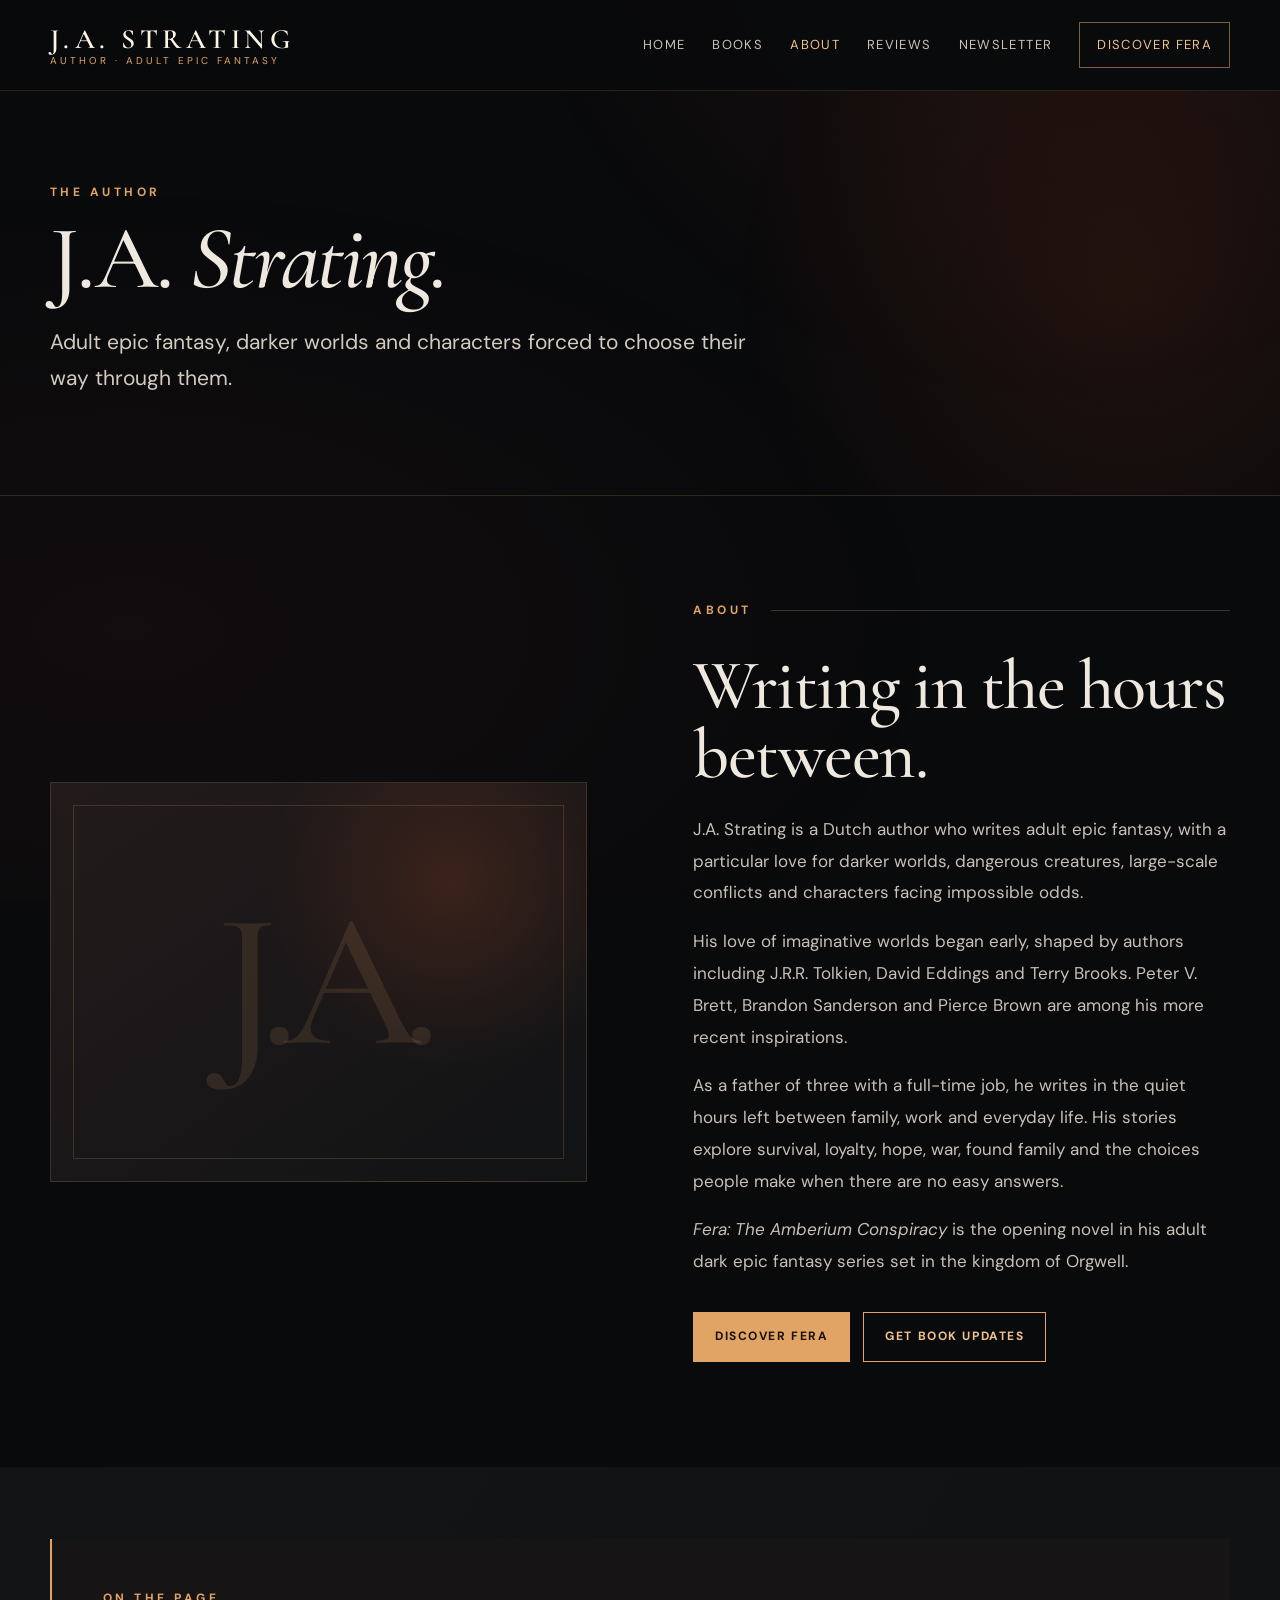
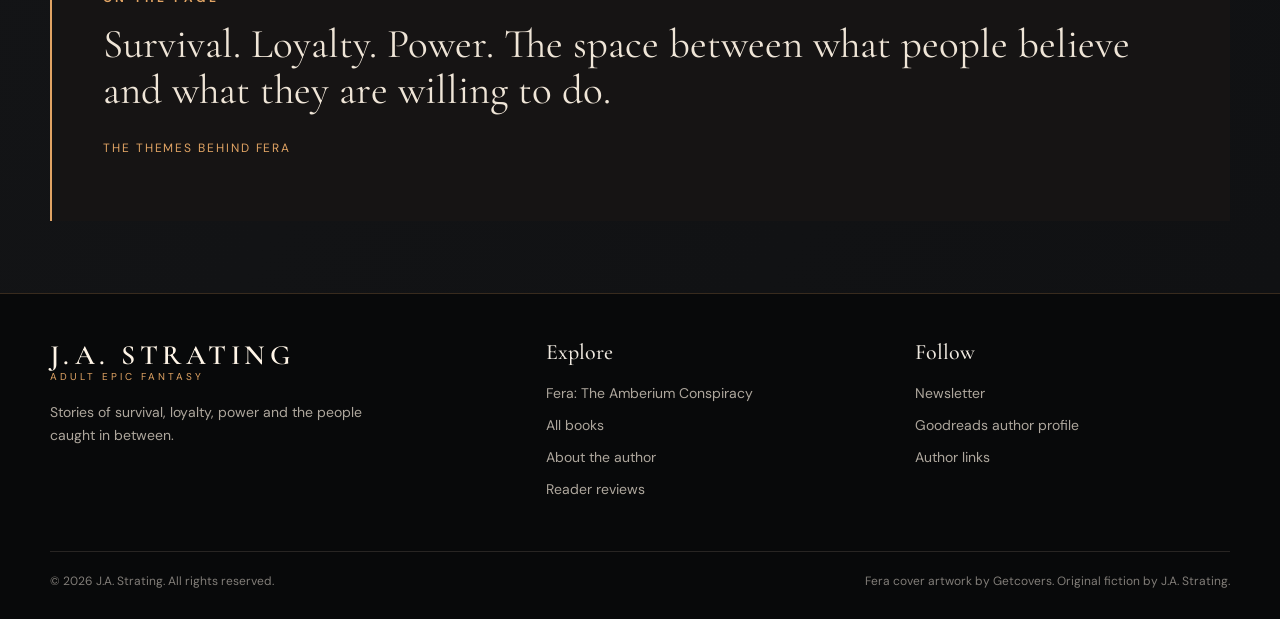
==== about.html @ f759a0dd "Publish J.A. Strating author website" ====
<!doctype html><html lang="en"><head><meta charset="utf-8"><meta name="viewport" content="width=device-width,initial-scale=1"><title>About J.A. Strating | Adult Epic Fantasy Author</title><meta name="description" content="Meet J.A. Strating, the Dutch author of Fera: The Amberium Conspiracy. Learn about his inspiration, writing life and love of adult epic fantasy."><link rel="icon" type="image/svg+xml" href="favicon.svg"><link rel="stylesheet" href="styles.css"><script src="site.js" defer></script></head><body>
<header class="site-header"><div class="container header-inner"><a class="brand" href="index.html" aria-label="J.A. Strating home"><span class="brand-name">J.A. STRATING</span><span class="brand-sub">Author · Adult Epic Fantasy</span></a><button class="menu-toggle" type="button" aria-expanded="false" aria-controls="main-nav">Menu</button><nav class="site-nav" id="main-nav" aria-label="Main navigation"><a href="index.html">Home</a><a href="books.html">Books</a><a href="about.html" aria-current="page">About</a><a href="reviews.html">Reviews</a><a href="newsletter.html">Newsletter</a><a class="nav-cta" href="fera.html">Discover Fera</a></nav></div></header>
<main><section class="page-hero"><div class="container"><p class="eyebrow">The author</p><h1>J.A. <em>Strating.</em></h1><p class="lead">Adult epic fantasy, darker worlds and characters forced to choose their way through them.</p></div></section><section class="section"><div class="container split"><div class="portraitless" aria-hidden="true"><span class="monogram">J.A.</span></div><div class="body-copy"><div class="section-topline"><span class="eyebrow">About</span></div><h2>Writing in the hours between.</h2><p>J.A. Strating is a Dutch author who writes adult epic fantasy, with a particular love for darker worlds, dangerous creatures, large-scale conflicts and characters facing impossible odds.</p><p>His love of imaginative worlds began early, shaped by authors including J.R.R. Tolkien, David Eddings and Terry Brooks. Peter V. Brett, Brandon Sanderson and Pierce Brown are among his more recent inspirations.</p><p>As a father of three with a full-time job, he writes in the quiet hours left between family, work and everyday life. His stories explore survival, loyalty, hope, war, found family and the choices people make when there are no easy answers.</p><p><em>Fera: The Amberium Conspiracy</em> is the opening novel in his adult dark epic fantasy series set in the kingdom of Orgwell.</p><div class="button-row"><a class="btn btn-primary" href="fera.html">Discover Fera</a><a class="btn btn-secondary" href="newsletter.html">Get book updates</a></div></div></div></section><section class="section-compact alt-section"><div class="container"><div class="quote-panel"><p class="eyebrow">On the page</p><blockquote>Survival. Loyalty. Power. The space between what people believe and what they are willing to do.</blockquote><p class="quote-by">The themes behind Fera</p></div></div></section></main>
<footer class="site-footer"><div class="container"><div class="footer-grid"><div><a class="brand" href="index.html"><span class="brand-name">J.A. STRATING</span><span class="brand-sub">Adult Epic Fantasy</span></a><p class="small" style="max-width:335px;margin-top:19px">Stories of survival, loyalty, power and the people caught in between.</p></div><div><h3 class="footer-heading">Explore</h3><div class="footer-list"><a href="fera.html">Fera: The Amberium Conspiracy</a><a href="books.html">All books</a><a href="about.html">About the author</a><a href="reviews.html">Reader reviews</a></div></div><div><h3 class="footer-heading">Follow</h3><div class="footer-list"><a href="https://strating-writes.beehiiv.com/" target="_blank" rel="noopener noreferrer">Newsletter</a><a href="https://www.goodreads.com/author/show/70433890.J_A_Strating" target="_blank" rel="noopener noreferrer">Goodreads author profile</a><a href="https://stratingbooks.carrd.co" target="_blank" rel="noopener noreferrer">Author links</a></div></div></div><div class="footer-bottom"><span>© <span data-year>2026</span> J.A. Strating. All rights reserved.</span><span>Fera cover artwork by Getcovers. Original fiction by J.A. Strating.</span></div></div></footer>
</body></html>
---- styles.css ----
@import url('https://fonts.googleapis.com/css2?family=Cormorant+Garamond:wght@400;500;600;700&family=DM+Sans:wght@400;500;600;700&display=swap');

:root{--ink:#090a0c;--ink2:#111316;--panel:#161719;--paper:#eee8df;--muted:#aea79d;--dim:#817d78;--line:#393430;--amber:#e1a464;--gold:#f1c28c;--red:#7a3228;--font-body:'DM Sans',Arial,sans-serif;--font-display:'Cormorant Garamond',Georgia,serif}
*{box-sizing:border-box}
html{scroll-behavior:smooth}
body{margin:0;color:var(--paper);background:var(--ink);font-family:var(--font-body);font-size:16px;line-height:1.65;-webkit-font-smoothing:antialiased}
body::before{content:'';position:fixed;inset:0;pointer-events:none;z-index:-1;background:radial-gradient(ellipse at 82% -20%,rgba(134,54,31,.18),transparent 38%),radial-gradient(ellipse at 10% 70%,rgba(127,55,39,.08),transparent 50%)}
a{color:inherit;text-decoration:none}
a:hover{color:var(--gold)}
button,input{font:inherit}
button,a{transition:color .2s ease,background .2s ease,border-color .2s ease,transform .2s ease}
:focus-visible{outline:2px solid var(--gold);outline-offset:4px}
img{display:block;max-width:100%;height:auto}
.container{width:min(1180px,calc(100% - 56px));margin:0 auto}
.site-header{position:relative;z-index:20;background:rgba(9,10,12,.92);border-bottom:1px solid rgba(225,164,100,.16)}
.header-inner{height:90px;display:flex;align-items:center;justify-content:space-between;gap:28px}
.brand{display:inline-flex;flex-direction:column;align-items:flex-start;gap:3px;flex-shrink:0;line-height:1}
.brand-name{font-family:var(--font-display);font-size:28px;font-weight:600;letter-spacing:.16em;color:#fff5e7}
.brand-sub{font-size:10px;letter-spacing:.30em;text-transform:uppercase;color:var(--amber)}
.site-nav{display:flex;align-items:center;gap:27px}
.site-nav a{font-size:13px;letter-spacing:.105em;text-transform:uppercase;color:#ccc2b7}
.site-nav a:hover,.site-nav a[aria-current=page]{color:var(--gold)}
.nav-cta{border:1px solid rgba(225,164,100,.55);padding:11px 17px!important;color:var(--gold)!important;white-space:nowrap}
.nav-cta:hover{background:rgba(225,164,100,.10)}
.menu-toggle{display:none;border:1px solid var(--line);border-radius:0;background:transparent;color:var(--paper);padding:9px 13px;cursor:pointer}
.eyebrow{font-size:12px;font-weight:700;letter-spacing:.29em;color:var(--amber);text-transform:uppercase}
h1,h2,h3,h4,p{margin-top:0}
h1,h2,h3,h4{font-family:var(--font-display);font-weight:500;line-height:.98}
h1{font-size:clamp(58px,8vw,112px);letter-spacing:-.027em;margin-bottom:24px}
h2{font-size:clamp(44px,5.5vw,72px);letter-spacing:-.021em;margin-bottom:25px}
h3{font-size:clamp(28px,3vw,39px);margin-bottom:12px}
p{color:#c8c0b5}
.lead{font-size:clamp(18px,2vw,21px);line-height:1.75;max-width:670px;color:#d3cbc0}
.small{font-size:14px;color:var(--muted)}
.rule{height:1px;background:linear-gradient(90deg,rgba(225,164,100,.6),rgba(225,164,100,.05));margin:31px 0}
.button-row{display:flex;align-items:center;gap:13px;flex-wrap:wrap;margin-top:34px}
.btn{display:inline-flex;align-items:center;justify-content:center;min-height:50px;padding:11px 21px;border:1px solid var(--amber);text-transform:uppercase;font-size:12px;font-weight:700;letter-spacing:.13em;cursor:pointer;text-align:center}
.btn-primary{background:var(--amber);color:#17100b}
.btn-primary:hover{background:#f0bc83;color:#17100b;transform:translateY(-2px)}
.btn-secondary{background:transparent;color:var(--gold)}
.btn-secondary:hover{background:rgba(225,164,100,.1);transform:translateY(-2px)}
.btn-text{border-color:transparent;color:var(--gold);padding-inline:0}
.btn-text:hover{color:white}
.hero{position:relative;overflow:hidden;border-bottom:1px solid rgba(225,164,100,.16);background:radial-gradient(ellipse at 84% 48%,rgba(117,46,29,.20),transparent 43%)}
.hero-grid{min-height:720px;padding:73px 0 89px;display:grid;grid-template-columns:minmax(0,1.18fr) minmax(300px,.82fr);gap:7%;align-items:center}
.hero h1 .accent{display:block;color:var(--gold);font-style:italic;font-weight:500}
.hero-copy{max-width:650px}
.hero-copy .lead{max-width:575px}
.hero-meta{margin-top:34px;display:flex;gap:10px 18px;flex-wrap:wrap;color:var(--muted);font-size:12px;text-transform:uppercase;letter-spacing:.12em}
.hero-meta span+span::before{content:'◆';font-size:6px;vertical-align:middle;margin-right:17px;color:var(--amber)}
.cover-stage{position:relative;display:flex;align-items:center;justify-content:center;isolation:isolate}
.cover-stage::before{content:'';position:absolute;width:100%;aspect-ratio:1;border-radius:50%;background:radial-gradient(circle,rgba(225,118,47,.23),transparent 62%);filter:blur(30px);z-index:-1}
.cover-frame{width:min(100%,385px);padding:9px;background:#171310;border:1px solid rgba(223,164,101,.4);box-shadow:32px 34px 65px rgba(0,0,0,.65),0 0 50px rgba(142,49,21,.12);transform:rotate(2deg)}
.cover-frame img{width:100%;aspect-ratio:2/3;object-fit:cover}
.cover-caption{position:absolute;right:0;bottom:-52px;color:var(--dim);font-size:11px;letter-spacing:.2em;text-transform:uppercase;writing-mode:vertical-rl}
.section{padding:105px 0}
.section-compact{padding:72px 0}
.section-topline{display:flex;align-items:center;gap:19px;margin-bottom:30px}
.section-topline::after{content:'';height:1px;flex:1;background:var(--line)}
.section-heading{max-width:730px;margin-bottom:47px}
.section-heading p{max-width:630px}
.alt-section{background:linear-gradient(125deg,#131416,#101113)}
.feature-grid{display:grid;grid-template-columns:repeat(3,1fr);gap:22px}
.feature-card{padding:35px 31px;background:#171719;border-top:1px solid rgba(225,164,100,.45);min-height:245px}
.feature-card h3{font-size:35px;color:var(--paper)}
.feature-card p{margin:0;font-size:15px}
.feature-kicker{font-size:11px;letter-spacing:.19em;color:var(--amber);text-transform:uppercase;margin-bottom:21px}
.split{display:grid;grid-template-columns:1fr 1fr;gap:9%;align-items:center}
.body-copy{max-width:620px}
.body-copy p{font-size:17px;line-height:1.87}
.portraitless{position:relative;min-height:400px;border:1px solid rgba(225,164,100,.18);background:radial-gradient(circle at 75% 25%,rgba(155,67,34,.25),transparent 37%),linear-gradient(145deg,#231b1b,#111315);display:flex;justify-content:center;align-items:center;overflow:hidden}
.portraitless .monogram{font:500 clamp(95px,15vw,200px)/1 var(--font-display);color:rgba(231,171,104,.12);letter-spacing:-.1em}
.portraitless::after{content:'';position:absolute;inset:22px;border:1px solid rgba(225,164,100,.19);pointer-events:none}
.quote-panel{padding:50px 51px;background:#161414;border-left:2px solid var(--amber)}
.quote-panel blockquote{margin:0;font-family:var(--font-display);font-size:clamp(29px,3.2vw,45px);line-height:1.14;color:#efe5d7}
.quote-by{margin-top:25px;color:var(--amber);font-size:12px;text-transform:uppercase;letter-spacing:.16em}
.review-grid{display:grid;grid-template-columns:repeat(3,1fr);gap:22px}
.review-card{padding:34px;background:#1a1a1b;border:1px solid #37302a;display:flex;flex-direction:column;gap:14px}
.review-stars{color:var(--amber);letter-spacing:.2em;font-size:15px}
.review-card blockquote{font:500 28px/1.23 var(--font-display);margin:0;color:var(--paper);flex:1}
.review-by{font-size:12px;text-transform:uppercase;letter-spacing:.14em;color:var(--muted)}
.review-card a{font-size:12px;letter-spacing:.1em;text-transform:uppercase;color:var(--gold)}
.callout{display:flex;justify-content:space-between;align-items:center;gap:50px;padding:60px 64px;background:radial-gradient(ellipse at 90% 20%,rgba(146,63,35,.18),transparent 57%),#191513;border:1px solid rgba(225,164,100,.3)}
.callout h2{margin-bottom:15px}
.callout p{margin-bottom:0;max-width:680px}
.site-footer{border-top:1px solid rgba(225,164,100,.22);padding:47px 0 27px;background:#08090a}
.footer-grid{display:grid;grid-template-columns:1.4fr 1fr 1fr;gap:55px;padding-bottom:50px}
.footer-heading{font:500 22px/1 var(--font-display);color:var(--paper);margin-bottom:19px}
.footer-list{display:grid;gap:9px;font-size:14px;color:var(--muted)}
.footer-bottom{display:flex;justify-content:space-between;gap:20px;flex-wrap:wrap;border-top:1px solid #282523;padding-top:20px;font-size:12px;color:var(--dim)}
.page-hero{padding:92px 0 77px;border-bottom:1px solid rgba(225,164,100,.18);background:radial-gradient(circle at 88% 50%,rgba(150,60,29,.16),transparent 34%)}
.page-hero h1{font-size:clamp(60px,7vw,98px);max-width:900px;margin-bottom:21px}
.page-hero p{max-width:740px}
.details-grid{display:grid;grid-template-columns:280px 1fr;gap:9%;align-items:start}
.detail-cover{width:100%;border:1px solid rgba(225,164,100,.4);box-shadow:15px 20px 40px rgba(0,0,0,.5)}
.detail-meta{list-style:none;padding:0;margin:27px 0 0;color:#b5afa7;font-size:14px}
.detail-meta li{border-top:1px solid var(--line);padding:10px 0;display:flex;justify-content:space-between;gap:20px}
.detail-meta strong{color:var(--paper);font-weight:500}
.blurb p{font-size:17px;line-height:1.82;margin-bottom:24px}
.book-listing{display:grid;grid-template-columns:225px 1fr;gap:50px;align-items:center;border-top:1px solid var(--line);padding:55px 0}
.book-listing:first-of-type{border-top:none;padding-top:0}
.book-listing img{max-width:225px;box-shadow:10px 16px 30px rgba(0,0,0,.5)}
.book-listing h2{font-size:57px;margin:10px 0 14px}
.book-label{font-size:12px;color:var(--amber);letter-spacing:.18em;text-transform:uppercase}
.soft-panel{background:#161719;border:1px solid var(--line);padding:32px 36px}
.two-col{display:grid;grid-template-columns:repeat(2,1fr);gap:26px}
.link-list{list-style:none;margin:22px 0 0;padding:0}
.link-list li{border-bottom:1px solid var(--line)}
.link-list li a{display:flex;justify-content:space-between;gap:20px;padding:15px 0;color:var(--paper)}
.link-list li a:hover{color:var(--gold)}
.link-list small{font-size:12px;color:var(--muted)}
.short-rule{width:60px;height:2px;background:var(--amber);margin:25px 0}
.visually-hidden{position:absolute;clip:rect(0,0,0,0);width:1px;height:1px;overflow:hidden;white-space:nowrap}
@media(max-width:1000px){.site-nav{gap:16px}.site-nav a{font-size:12px}.header-inner{height:78px}.hero-grid{min-height:650px;gap:4%}.cover-frame{width:310px}.review-grid{gap:12px}.review-card{padding:25px}.footer-grid{gap:25px}}
@media(max-width:760px){.container{width:min(100% - 34px,620px)}.menu-toggle{display:block}.header-inner{height:72px}.brand-name{font-size:24px}.site-nav{display:none;position:absolute;top:72px;left:0;right:0;padding:19px 20px 26px;background:#101113;border-bottom:1px solid var(--line);flex-direction:column;align-items:stretch;gap:0}.site-header.nav-open .site-nav{display:flex}.site-nav a{padding:12px 4px;font-size:14px}.site-nav .nav-cta{margin-top:9px;text-align:center}.hero-grid{display:flex;flex-direction:column;min-height:0;align-items:stretch;gap:65px;padding:61px 0 105px}.hero h1{font-size:clamp(59px,13vw,82px)}.hero-meta span+span::before{margin-right:10px}.cover-frame{max-width:290px;width:78%;transform:rotate(1.5deg)}.cover-caption{right:12px;bottom:-55px}.section{padding:69px 0}.section-compact{padding:55px 0}.split,.details-grid,.two-col{grid-template-columns:1fr;gap:35px}.feature-grid,.review-grid{grid-template-columns:1fr;gap:16px}.feature-card{min-height:0;padding:29px}.review-card{min-height:200px}.callout{display:block;padding:40px 30px}.callout .button-row{margin-top:26px}.page-hero{padding:68px 0 58px}.page-hero h1{font-size:clamp(57px,12vw,78px)}.details-grid{gap:44px}.details-grid aside{max-width:250px}.book-listing{grid-template-columns:110px 1fr;gap:23px}.book-listing img{width:110px}.book-listing h2{font-size:40px}.book-listing .button-row{margin-top:15px}.footer-grid{grid-template-columns:1fr 1fr;row-gap:34px}.footer-grid>div:first-child{grid-column:1/-1}.quote-panel{padding:36px 30px}.portraitless{min-height:280px}}
@media(max-width:390px){.brand-name{font-size:21px}.brand-sub{font-size:9px}.hero h1{font-size:56px}.book-listing{grid-template-columns:1fr}.book-listing img{width:165px}.footer-grid{grid-template-columns:1fr}}
@media(prefers-reduced-motion:reduce){html{scroll-behavior:auto}*,*::before,*::after{transition:none!important;animation:none!important}}
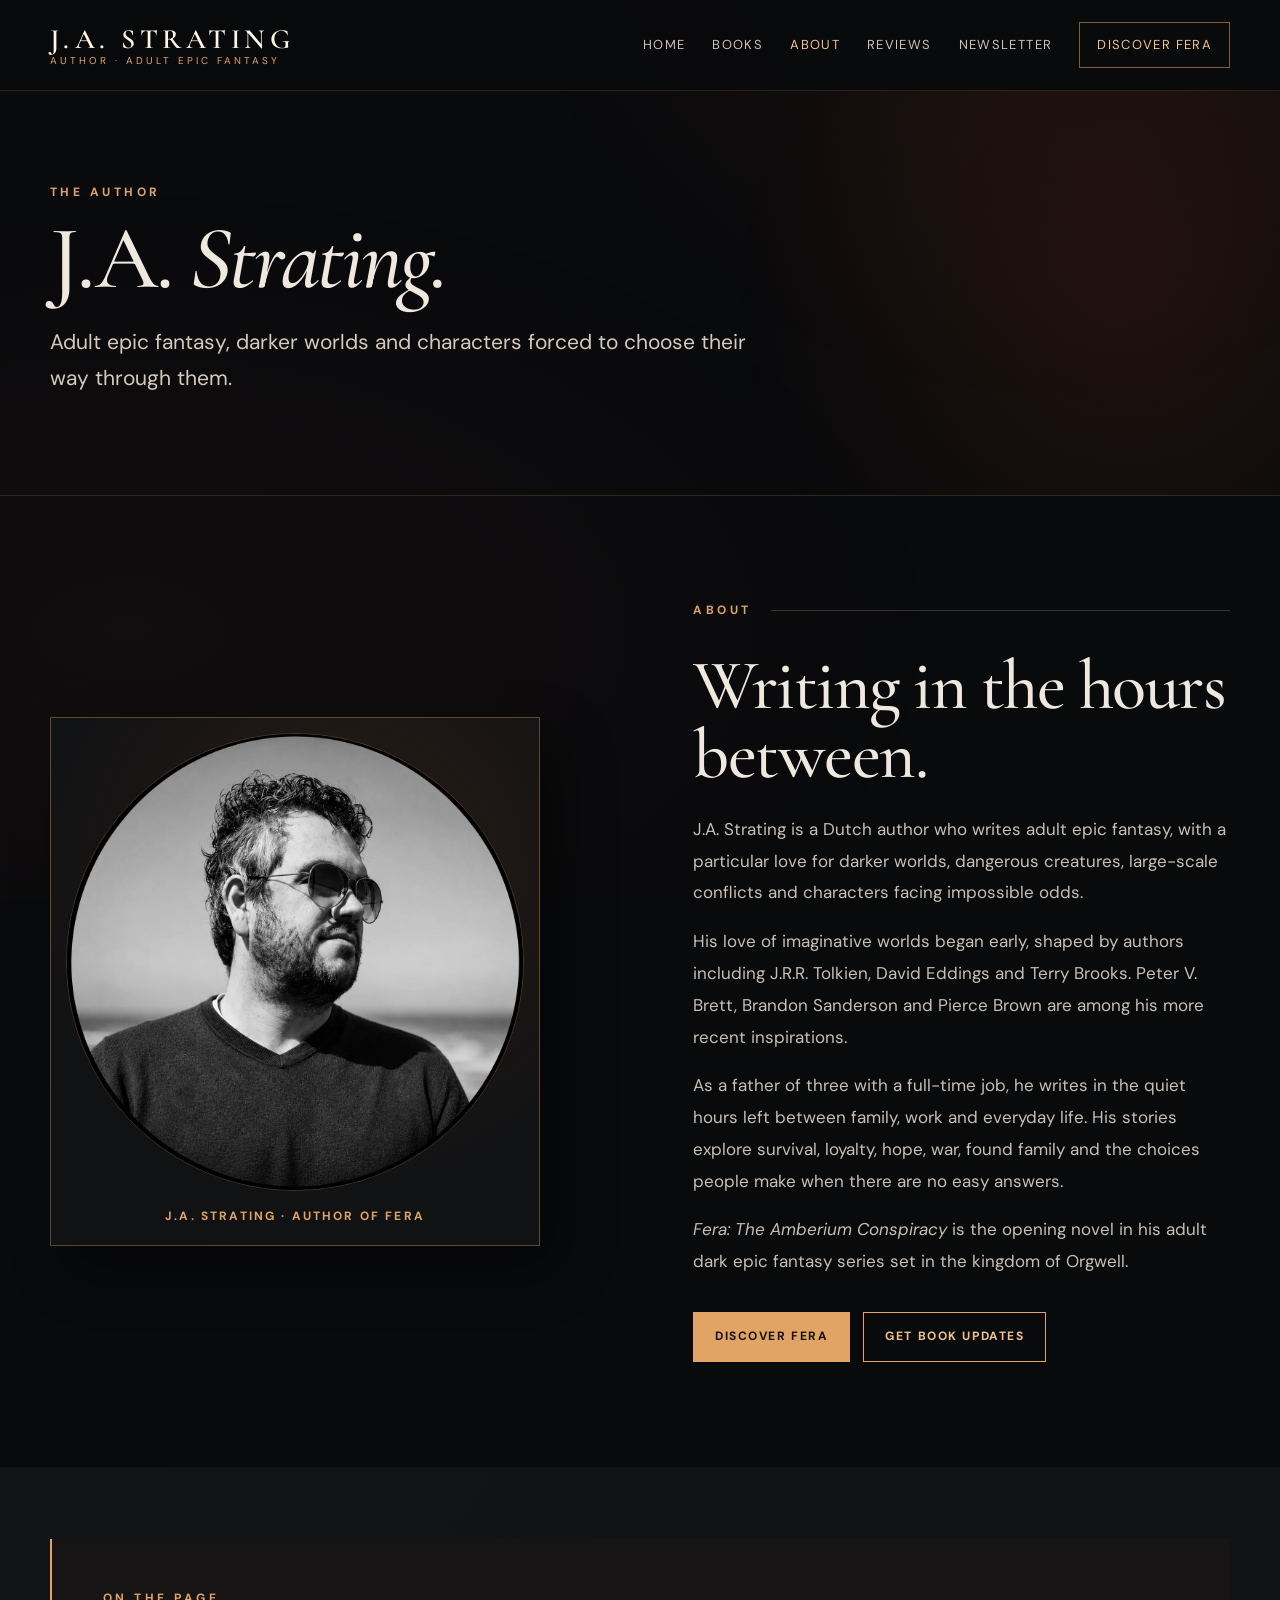
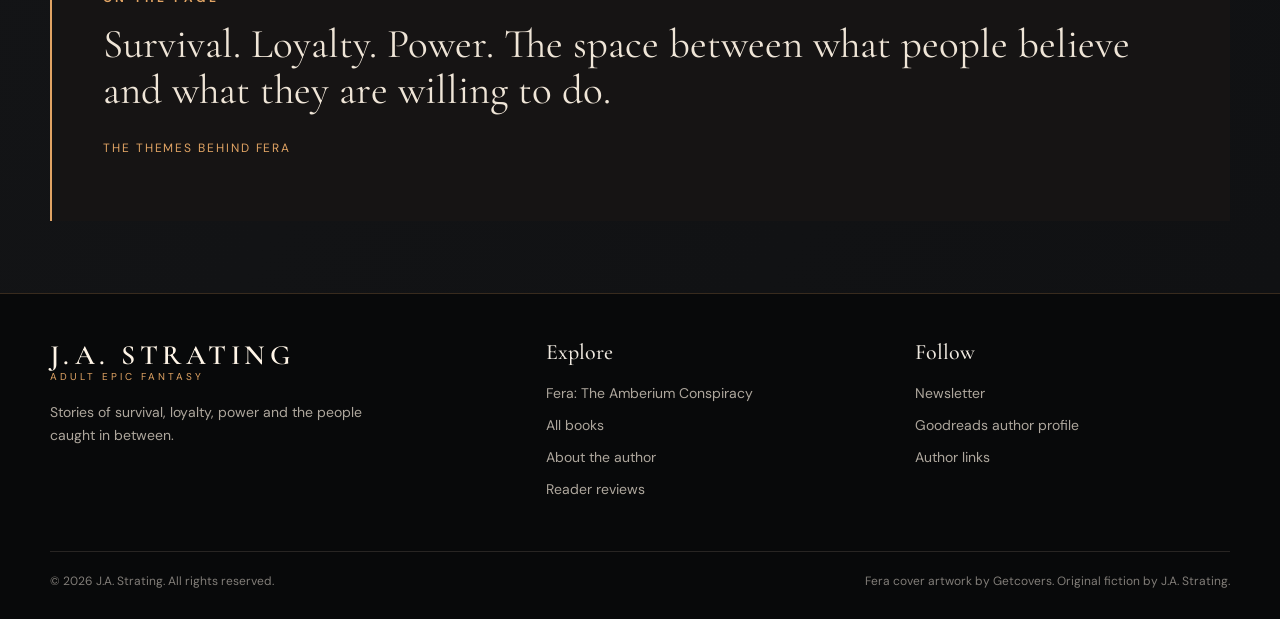
==== commit ee3c323d: "Add J.A. Strating author portrait" ====
--- a/about.html
+++ b/about.html
@@ -1,5 +1,10 @@
 <!doctype html><html lang="en"><head><meta charset="utf-8"><meta name="viewport" content="width=device-width,initial-scale=1"><title>About J.A. Strating | Adult Epic Fantasy Author</title><meta name="description" content="Meet J.A. Strating, the Dutch author of Fera: The Amberium Conspiracy. Learn about his inspiration, writing life and love of adult epic fantasy."><link rel="icon" type="image/svg+xml" href="favicon.svg"><link rel="stylesheet" href="styles.css"><script src="site.js" defer></script></head><body>
 <header class="site-header"><div class="container header-inner"><a class="brand" href="index.html" aria-label="J.A. Strating home"><span class="brand-name">J.A. STRATING</span><span class="brand-sub">Author · Adult Epic Fantasy</span></a><button class="menu-toggle" type="button" aria-expanded="false" aria-controls="main-nav">Menu</button><nav class="site-nav" id="main-nav" aria-label="Main navigation"><a href="index.html">Home</a><a href="books.html">Books</a><a href="about.html" aria-current="page">About</a><a href="reviews.html">Reviews</a><a href="newsletter.html">Newsletter</a><a class="nav-cta" href="fera.html">Discover Fera</a></nav></div></header>
-<main><section class="page-hero"><div class="container"><p class="eyebrow">The author</p><h1>J.A. <em>Strating.</em></h1><p class="lead">Adult epic fantasy, darker worlds and characters forced to choose their way through them.</p></div></section><section class="section"><div class="container split"><div class="portraitless" aria-hidden="true"><span class="monogram">J.A.</span></div><div class="body-copy"><div class="section-topline"><span class="eyebrow">About</span></div><h2>Writing in the hours between.</h2><p>J.A. Strating is a Dutch author who writes adult epic fantasy, with a particular love for darker worlds, dangerous creatures, large-scale conflicts and characters facing impossible odds.</p><p>His love of imaginative worlds began early, shaped by authors including J.R.R. Tolkien, David Eddings and Terry Brooks. Peter V. Brett, Brandon Sanderson and Pierce Brown are among his more recent inspirations.</p><p>As a father of three with a full-time job, he writes in the quiet hours left between family, work and everyday life. His stories explore survival, loyalty, hope, war, found family and the choices people make when there are no easy answers.</p><p><em>Fera: The Amberium Conspiracy</em> is the opening novel in his adult dark epic fantasy series set in the kingdom of Orgwell.</p><div class="button-row"><a class="btn btn-primary" href="fera.html">Discover Fera</a><a class="btn btn-secondary" href="newsletter.html">Get book updates</a></div></div></div></section><section class="section-compact alt-section"><div class="container"><div class="quote-panel"><p class="eyebrow">On the page</p><blockquote>Survival. Loyalty. Power. The space between what people believe and what they are willing to do.</blockquote><p class="quote-by">The themes behind Fera</p></div></div></section></main>
+<main><section class="page-hero"><div class="container"><p class="eyebrow">The author</p><h1>J.A. <em>Strating.</em></h1><p class="lead">Adult epic fantasy, darker worlds and characters forced to choose their way through them.</p></div></section><section class="section"><div class="container split">
+<figure class="author-portrait">
+  <img src="author-ja-strating.webp" alt="Black-and-white portrait of author J.A. Strating wearing sunglasses" width="1254" height="1254" loading="eager" decoding="async">
+  <figcaption>J.A. Strating · Author of Fera</figcaption>
+</figure>
+<div class="body-copy"><div class="section-topline"><span class="eyebrow">About</span></div><h2>Writing in the hours between.</h2><p>J.A. Strating is a Dutch author who writes adult epic fantasy, with a particular love for darker worlds, dangerous creatures, large-scale conflicts and characters facing impossible odds.</p><p>His love of imaginative worlds began early, shaped by authors including J.R.R. Tolkien, David Eddings and Terry Brooks. Peter V. Brett, Brandon Sanderson and Pierce Brown are among his more recent inspirations.</p><p>As a father of three with a full-time job, he writes in the quiet hours left between family, work and everyday life. His stories explore survival, loyalty, hope, war, found family and the choices people make when there are no easy answers.</p><p><em>Fera: The Amberium Conspiracy</em> is the opening novel in his adult dark epic fantasy series set in the kingdom of Orgwell.</p><div class="button-row"><a class="btn btn-primary" href="fera.html">Discover Fera</a><a class="btn btn-secondary" href="newsletter.html">Get book updates</a></div></div></div></section><section class="section-compact alt-section"><div class="container"><div class="quote-panel"><p class="eyebrow">On the page</p><blockquote>Survival. Loyalty. Power. The space between what people believe and what they are willing to do.</blockquote><p class="quote-by">The themes behind Fera</p></div></div></section></main>
 <footer class="site-footer"><div class="container"><div class="footer-grid"><div><a class="brand" href="index.html"><span class="brand-name">J.A. STRATING</span><span class="brand-sub">Adult Epic Fantasy</span></a><p class="small" style="max-width:335px;margin-top:19px">Stories of survival, loyalty, power and the people caught in between.</p></div><div><h3 class="footer-heading">Explore</h3><div class="footer-list"><a href="fera.html">Fera: The Amberium Conspiracy</a><a href="books.html">All books</a><a href="about.html">About the author</a><a href="reviews.html">Reader reviews</a></div></div><div><h3 class="footer-heading">Follow</h3><div class="footer-list"><a href="https://strating-writes.beehiiv.com/" target="_blank" rel="noopener noreferrer">Newsletter</a><a href="https://www.goodreads.com/author/show/70433890.J_A_Strating" target="_blank" rel="noopener noreferrer">Goodreads author profile</a><a href="https://stratingbooks.carrd.co" target="_blank" rel="noopener noreferrer">Author links</a></div></div></div><div class="footer-bottom"><span>© <span data-year>2026</span> J.A. Strating. All rights reserved.</span><span>Fera cover artwork by Getcovers. Original fiction by J.A. Strating.</span></div></div></footer>
 </body></html>
--- a/styles.css
+++ b/styles.css
@@ -53,6 +53,10 @@
 .cover-frame{width:min(100%,385px);padding:9px;background:#171310;border:1px solid rgba(223,164,101,.4);box-shadow:32px 34px 65px rgba(0,0,0,.65),0 0 50px rgba(142,49,21,.12);transform:rotate(2deg)}
 .cover-frame img{width:100%;aspect-ratio:2/3;object-fit:cover}
 .cover-caption{position:absolute;right:0;bottom:-52px;color:var(--dim);font-size:11px;letter-spacing:.2em;text-transform:uppercase;writing-mode:vertical-rl}
+.cover-stage-3d{min-height:595px}
+.cover-stage-3d::before{width:115%;background:radial-gradient(circle at 50% 54%,rgba(229,116,41,.25),rgba(119,43,30,.10) 38%,transparent 66%);filter:blur(24px)}
+.hero-book{width:min(100%,440px);max-height:625px;object-fit:contain;filter:drop-shadow(24px 35px 35px rgba(0,0,0,.75))}
+.cover-stage-3d .cover-caption{right:-12px;bottom:10px}
 .section{padding:105px 0}
 .section-compact{padding:72px 0}
 .section-topline{display:flex;align-items:center;gap:19px;margin-bottom:30px}
@@ -71,6 +75,12 @@
 .portraitless{position:relative;min-height:400px;border:1px solid rgba(225,164,100,.18);background:radial-gradient(circle at 75% 25%,rgba(155,67,34,.25),transparent 37%),linear-gradient(145deg,#231b1b,#111315);display:flex;justify-content:center;align-items:center;overflow:hidden}
 .portraitless .monogram{font:500 clamp(95px,15vw,200px)/1 var(--font-display);color:rgba(231,171,104,.12);letter-spacing:-.1em}
 .portraitless::after{content:'';position:absolute;inset:22px;border:1px solid rgba(225,164,100,.19);pointer-events:none}
+.author-portrait{margin:0;max-width:490px;padding:15px 15px 19px;background:radial-gradient(circle at 60% 30%,rgba(179,86,38,.15),transparent 67%),#111214;border:1px solid rgba(225,164,100,.36);box-shadow:18px 24px 50px rgba(0,0,0,.42)}
+.author-portrait img{display:block;width:100%;height:auto;aspect-ratio:1;object-fit:cover;border-radius:50%;border:1px solid rgba(225,164,100,.22)}
+.author-portrait figcaption{padding-top:16px;text-align:center;font-size:12px;font-weight:700;letter-spacing:.18em;text-transform:uppercase;color:var(--amber)}
+.edition-photo{position:relative;min-width:0;margin:0;overflow:hidden;border:1px solid rgba(225,164,100,.24);background:#242120;box-shadow:22px 26px 52px rgba(0,0,0,.28)}
+.edition-photo img{width:100%;height:410px;object-fit:cover;object-position:center}
+.edition-photo figcaption{position:absolute;bottom:0;left:0;right:0;padding:37px 23px 16px;background:linear-gradient(transparent,rgba(0,0,0,.80));font-size:11px;font-weight:700;letter-spacing:.15em;text-transform:uppercase;color:#f7e1c5}
 .quote-panel{padding:50px 51px;background:#161414;border-left:2px solid var(--amber)}
 .quote-panel blockquote{margin:0;font-family:var(--font-display);font-size:clamp(29px,3.2vw,45px);line-height:1.14;color:#efe5d7}
 .quote-by{margin-top:25px;color:var(--amber);font-size:12px;text-transform:uppercase;letter-spacing:.16em}
@@ -93,6 +103,19 @@
 .page-hero p{max-width:740px}
 .details-grid{display:grid;grid-template-columns:280px 1fr;gap:9%;align-items:start}
 .detail-cover{width:100%;border:1px solid rgba(225,164,100,.4);box-shadow:15px 20px 40px rgba(0,0,0,.5)}
+.goodreads-shelf{margin-top:25px;padding:22px 20px;border:1px solid var(--line);background:linear-gradient(125deg,#171516,#111315)}
+.goodreads-shelf-label{margin:0 0 15px;color:var(--amber);font-size:12px;font-weight:700;letter-spacing:.16em}
+.goodreads-add-link{display:flex;align-items:center;gap:12px;color:var(--paper);font-size:13px;font-weight:600;line-height:1.4}
+.goodreads-add-link:hover{color:var(--gold)}
+.goodreads-shelf img{display:block;width:70px;height:25px;flex:none}
+.goodreads-shelf .small{margin:14px 0 0;font-size:13px;line-height:1.5}
+.cover-art-layout{display:grid;grid-template-columns:minmax(230px,.62fr) minmax(0,1.38fr);gap:6%;align-items:center}
+.cover-art-copy p{font-size:17px;line-height:1.8;max-width:440px}
+.cover-art-copy .small{font-size:14px;color:var(--muted)}
+.wrap-preview{display:block;position:relative;border:1px solid rgba(225,164,100,.38);background:#161719;box-shadow:16px 22px 45px rgba(0,0,0,.38)}
+.wrap-preview img{width:100%;height:auto}
+.wrap-caption{position:absolute;right:0;bottom:0;background:rgba(9,10,12,.88);padding:10px 17px;color:var(--gold);font-size:11px;font-weight:700;letter-spacing:.12em;text-transform:uppercase}
+.wrap-preview:hover{border-color:var(--gold)}
 .detail-meta{list-style:none;padding:0;margin:27px 0 0;color:#b5afa7;font-size:14px}
 .detail-meta li{border-top:1px solid var(--line);padding:10px 0;display:flex;justify-content:space-between;gap:20px}
 .detail-meta strong{color:var(--paper);font-weight:500}
@@ -112,6 +135,6 @@
 .short-rule{width:60px;height:2px;background:var(--amber);margin:25px 0}
 .visually-hidden{position:absolute;clip:rect(0,0,0,0);width:1px;height:1px;overflow:hidden;white-space:nowrap}
 @media(max-width:1000px){.site-nav{gap:16px}.site-nav a{font-size:12px}.header-inner{height:78px}.hero-grid{min-height:650px;gap:4%}.cover-frame{width:310px}.review-grid{gap:12px}.review-card{padding:25px}.footer-grid{gap:25px}}
-@media(max-width:760px){.container{width:min(100% - 34px,620px)}.menu-toggle{display:block}.header-inner{height:72px}.brand-name{font-size:24px}.site-nav{display:none;position:absolute;top:72px;left:0;right:0;padding:19px 20px 26px;background:#101113;border-bottom:1px solid var(--line);flex-direction:column;align-items:stretch;gap:0}.site-header.nav-open .site-nav{display:flex}.site-nav a{padding:12px 4px;font-size:14px}.site-nav .nav-cta{margin-top:9px;text-align:center}.hero-grid{display:flex;flex-direction:column;min-height:0;align-items:stretch;gap:65px;padding:61px 0 105px}.hero h1{font-size:clamp(59px,13vw,82px)}.hero-meta span+span::before{margin-right:10px}.cover-frame{max-width:290px;width:78%;transform:rotate(1.5deg)}.cover-caption{right:12px;bottom:-55px}.section{padding:69px 0}.section-compact{padding:55px 0}.split,.details-grid,.two-col{grid-template-columns:1fr;gap:35px}.feature-grid,.review-grid{grid-template-columns:1fr;gap:16px}.feature-card{min-height:0;padding:29px}.review-card{min-height:200px}.callout{display:block;padding:40px 30px}.callout .button-row{margin-top:26px}.page-hero{padding:68px 0 58px}.page-hero h1{font-size:clamp(57px,12vw,78px)}.details-grid{gap:44px}.details-grid aside{max-width:250px}.book-listing{grid-template-columns:110px 1fr;gap:23px}.book-listing img{width:110px}.book-listing h2{font-size:40px}.book-listing .button-row{margin-top:15px}.footer-grid{grid-template-columns:1fr 1fr;row-gap:34px}.footer-grid>div:first-child{grid-column:1/-1}.quote-panel{padding:36px 30px}.portraitless{min-height:280px}}
+@media(max-width:760px){.container{width:min(100% - 34px,620px)}.menu-toggle{display:block}.header-inner{height:72px}.brand-name{font-size:24px}.site-nav{display:none;position:absolute;top:72px;left:0;right:0;padding:19px 20px 26px;background:#101113;border-bottom:1px solid var(--line);flex-direction:column;align-items:stretch;gap:0}.site-header.nav-open .site-nav{display:flex}.site-nav a{padding:12px 4px;font-size:14px}.site-nav .nav-cta{margin-top:9px;text-align:center}.hero-grid{display:flex;flex-direction:column;min-height:0;align-items:stretch;gap:40px;padding:61px 0 77px}.hero h1{font-size:clamp(59px,13vw,82px)}.hero-meta span+span::before{margin-right:10px}.cover-stage-3d{min-height:0}.hero-book{width:min(88%,360px);max-height:none}.cover-stage-3d .cover-caption{right:0;bottom:-22px;writing-mode:horizontal-tb;font-size:10px}.cover-frame{max-width:290px;width:78%;transform:rotate(1.5deg)}.cover-caption{right:12px;bottom:-55px}.section{padding:69px 0}.section-compact{padding:55px 0}.split,.details-grid,.two-col,.cover-art-layout{grid-template-columns:1fr;gap:35px}.feature-grid,.review-grid{grid-template-columns:1fr;gap:16px}.feature-card{min-height:0;padding:29px}.review-card{min-height:200px}.callout{display:block;padding:40px 30px}.callout .button-row{margin-top:26px}.page-hero{padding:68px 0 58px}.page-hero h1{font-size:clamp(57px,12vw,78px)}.details-grid{gap:44px}.details-grid aside{max-width:250px}.book-listing{grid-template-columns:110px 1fr;gap:23px}.book-listing img{width:110px}.book-listing h2{font-size:40px}.book-listing .button-row{margin-top:15px}.footer-grid{grid-template-columns:1fr 1fr;row-gap:34px}.footer-grid>div:first-child{grid-column:1/-1}.quote-panel{padding:36px 30px}.portraitless{min-height:280px}.edition-photo img{height:auto;min-height:270px}.cover-art-copy p{max-width:none}}
 @media(max-width:390px){.brand-name{font-size:21px}.brand-sub{font-size:9px}.hero h1{font-size:56px}.book-listing{grid-template-columns:1fr}.book-listing img{width:165px}.footer-grid{grid-template-columns:1fr}}
 @media(prefers-reduced-motion:reduce){html{scroll-behavior:auto}*,*::before,*::after{transition:none!important;animation:none!important}}
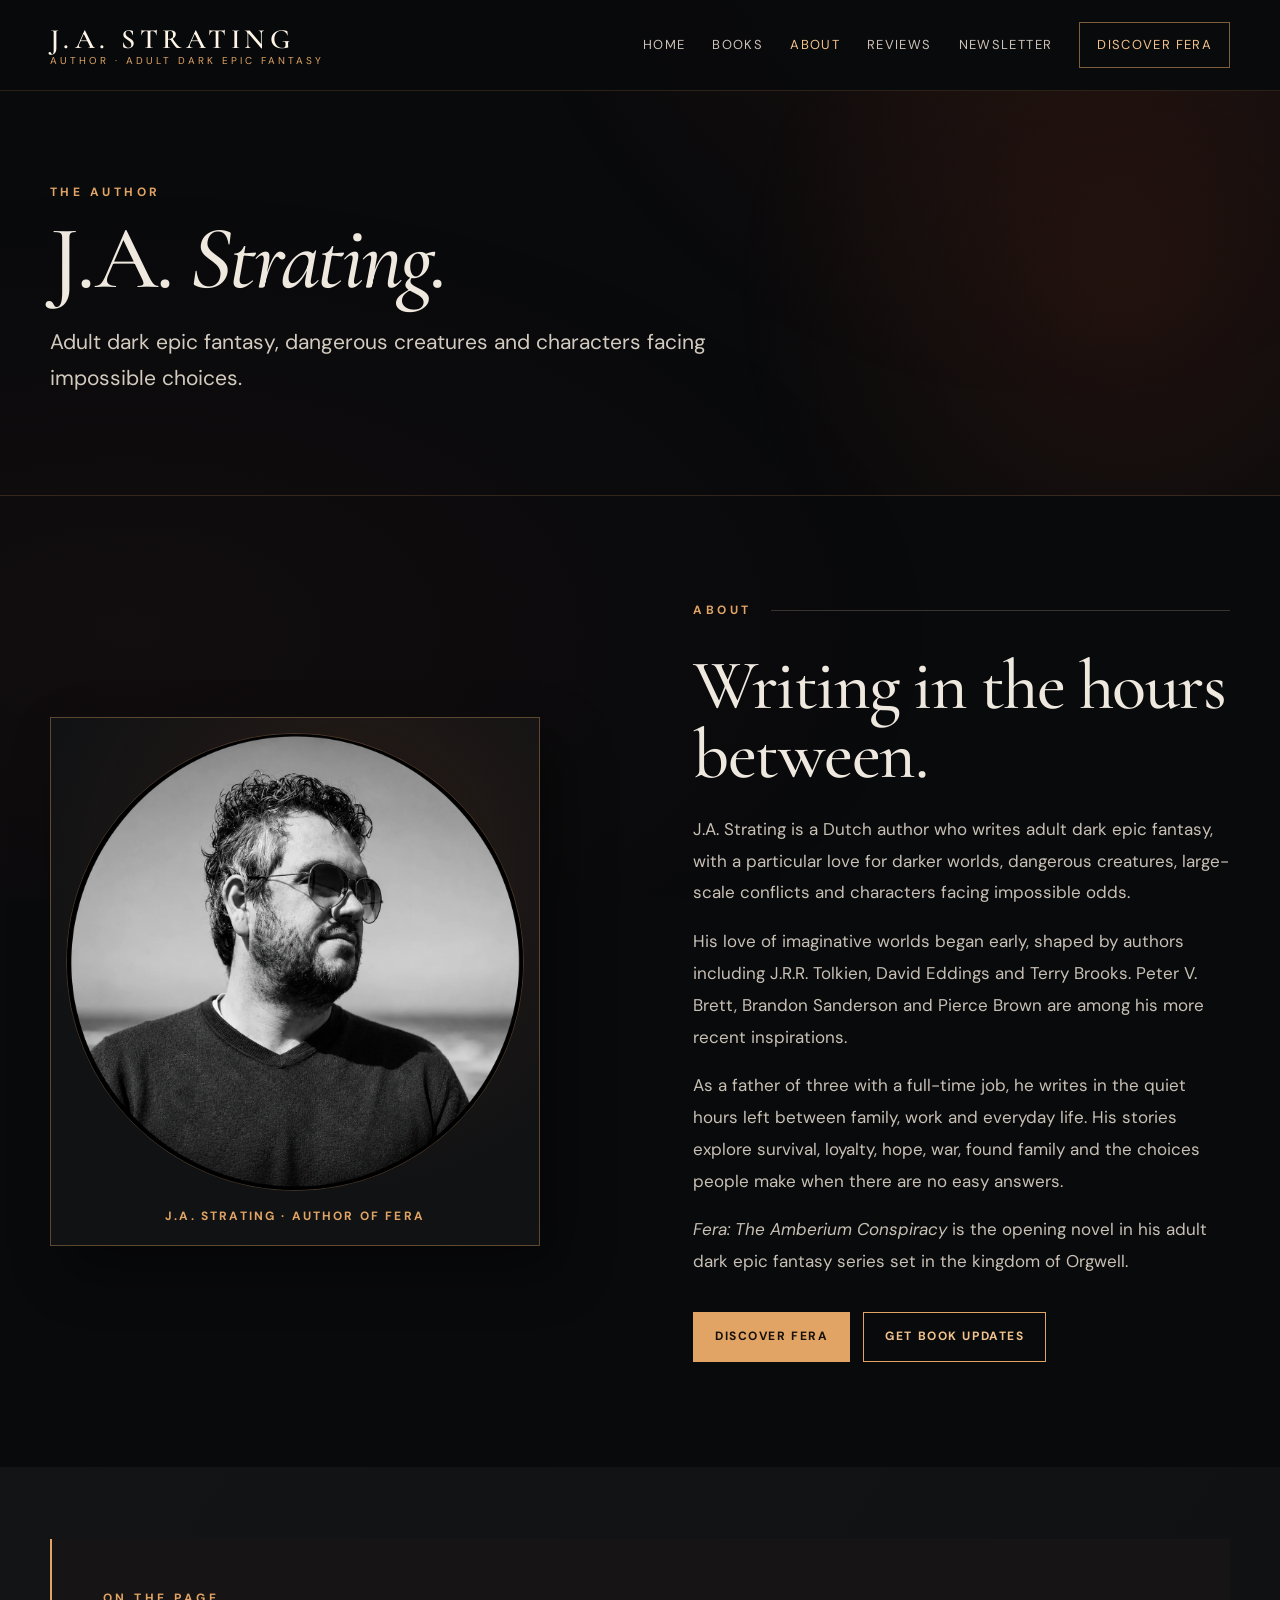
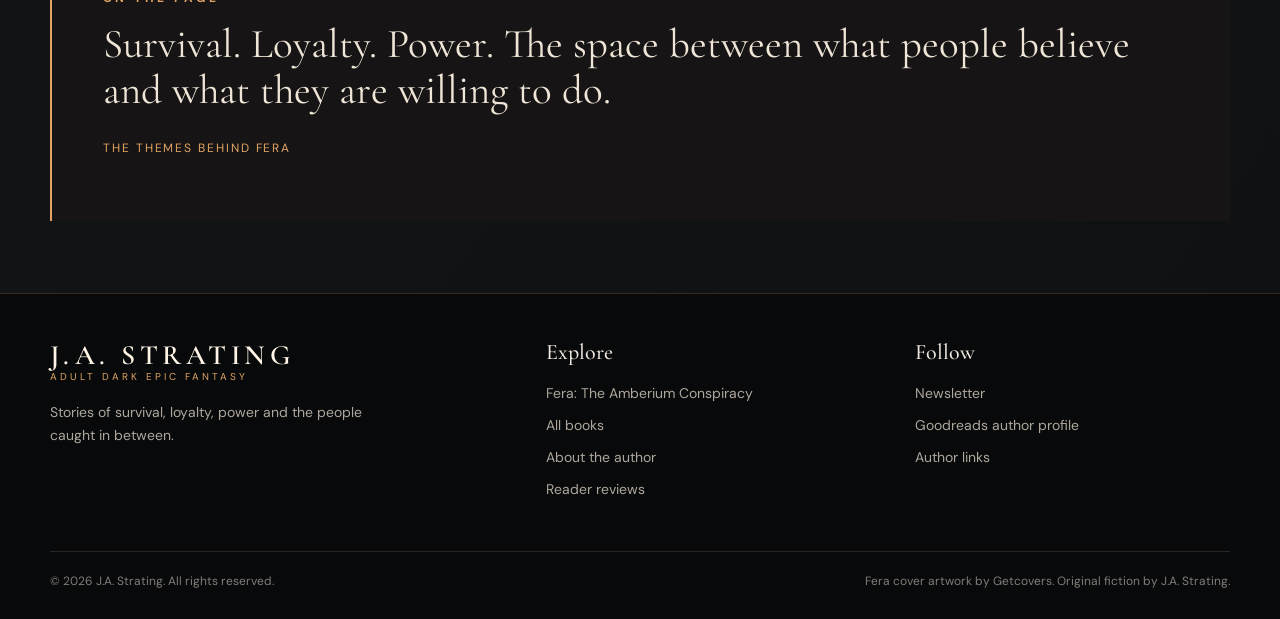
==== commit f47f1277: "Focus author branding on adult dark epic fantasy" ====
--- a/about.html
+++ b/about.html
@@ -1,10 +1,10 @@
-<!doctype html><html lang="en"><head><meta charset="utf-8"><meta name="viewport" content="width=device-width,initial-scale=1"><title>About J.A. Strating | Adult Epic Fantasy Author</title><meta name="description" content="Meet J.A. Strating, the Dutch author of Fera: The Amberium Conspiracy. Learn about his inspiration, writing life and love of adult epic fantasy."><link rel="icon" type="image/svg+xml" href="favicon.svg"><link rel="stylesheet" href="styles.css"><script src="site.js" defer></script></head><body>
-<header class="site-header"><div class="container header-inner"><a class="brand" href="index.html" aria-label="J.A. Strating home"><span class="brand-name">J.A. STRATING</span><span class="brand-sub">Author · Adult Epic Fantasy</span></a><button class="menu-toggle" type="button" aria-expanded="false" aria-controls="main-nav">Menu</button><nav class="site-nav" id="main-nav" aria-label="Main navigation"><a href="index.html">Home</a><a href="books.html">Books</a><a href="about.html" aria-current="page">About</a><a href="reviews.html">Reviews</a><a href="newsletter.html">Newsletter</a><a class="nav-cta" href="fera.html">Discover Fera</a></nav></div></header>
-<main><section class="page-hero"><div class="container"><p class="eyebrow">The author</p><h1>J.A. <em>Strating.</em></h1><p class="lead">Adult epic fantasy, darker worlds and characters forced to choose their way through them.</p></div></section><section class="section"><div class="container split">
+<!doctype html><html lang="en"><head><meta charset="utf-8"><meta name="viewport" content="width=device-width,initial-scale=1"><title>About J.A. Strating | Adult Dark Epic Fantasy Author</title><meta name="description" content="Meet J.A. Strating, the Dutch author of Fera: The Amberium Conspiracy. Learn about his inspiration, writing life and focus on adult dark epic fantasy."><link rel="icon" type="image/svg+xml" href="favicon.svg"><link rel="stylesheet" href="styles.css"><script src="site.js" defer></script></head><body>
+<header class="site-header"><div class="container header-inner"><a class="brand" href="index.html" aria-label="J.A. Strating home"><span class="brand-name">J.A. STRATING</span><span class="brand-sub">Author · Adult Dark Epic Fantasy</span></a><button class="menu-toggle" type="button" aria-expanded="false" aria-controls="main-nav">Menu</button><nav class="site-nav" id="main-nav" aria-label="Main navigation"><a href="index.html">Home</a><a href="books.html">Books</a><a href="about.html" aria-current="page">About</a><a href="reviews.html">Reviews</a><a href="newsletter.html">Newsletter</a><a class="nav-cta" href="fera.html">Discover Fera</a></nav></div></header>
+<main><section class="page-hero"><div class="container"><p class="eyebrow">The author</p><h1>J.A. <em>Strating.</em></h1><p class="lead">Adult dark epic fantasy, dangerous creatures and characters facing impossible choices.</p></div></section><section class="section"><div class="container split">
 <figure class="author-portrait">
   <img src="author-ja-strating.webp" alt="Black-and-white portrait of author J.A. Strating wearing sunglasses" width="1254" height="1254" loading="eager" decoding="async">
   <figcaption>J.A. Strating · Author of Fera</figcaption>
 </figure>
-<div class="body-copy"><div class="section-topline"><span class="eyebrow">About</span></div><h2>Writing in the hours between.</h2><p>J.A. Strating is a Dutch author who writes adult epic fantasy, with a particular love for darker worlds, dangerous creatures, large-scale conflicts and characters facing impossible odds.</p><p>His love of imaginative worlds began early, shaped by authors including J.R.R. Tolkien, David Eddings and Terry Brooks. Peter V. Brett, Brandon Sanderson and Pierce Brown are among his more recent inspirations.</p><p>As a father of three with a full-time job, he writes in the quiet hours left between family, work and everyday life. His stories explore survival, loyalty, hope, war, found family and the choices people make when there are no easy answers.</p><p><em>Fera: The Amberium Conspiracy</em> is the opening novel in his adult dark epic fantasy series set in the kingdom of Orgwell.</p><div class="button-row"><a class="btn btn-primary" href="fera.html">Discover Fera</a><a class="btn btn-secondary" href="newsletter.html">Get book updates</a></div></div></div></section><section class="section-compact alt-section"><div class="container"><div class="quote-panel"><p class="eyebrow">On the page</p><blockquote>Survival. Loyalty. Power. The space between what people believe and what they are willing to do.</blockquote><p class="quote-by">The themes behind Fera</p></div></div></section></main>
-<footer class="site-footer"><div class="container"><div class="footer-grid"><div><a class="brand" href="index.html"><span class="brand-name">J.A. STRATING</span><span class="brand-sub">Adult Epic Fantasy</span></a><p class="small" style="max-width:335px;margin-top:19px">Stories of survival, loyalty, power and the people caught in between.</p></div><div><h3 class="footer-heading">Explore</h3><div class="footer-list"><a href="fera.html">Fera: The Amberium Conspiracy</a><a href="books.html">All books</a><a href="about.html">About the author</a><a href="reviews.html">Reader reviews</a></div></div><div><h3 class="footer-heading">Follow</h3><div class="footer-list"><a href="https://strating-writes.beehiiv.com/" target="_blank" rel="noopener noreferrer">Newsletter</a><a href="https://www.goodreads.com/author/show/70433890.J_A_Strating" target="_blank" rel="noopener noreferrer">Goodreads author profile</a><a href="https://stratingbooks.carrd.co" target="_blank" rel="noopener noreferrer">Author links</a></div></div></div><div class="footer-bottom"><span>© <span data-year>2026</span> J.A. Strating. All rights reserved.</span><span>Fera cover artwork by Getcovers. Original fiction by J.A. Strating.</span></div></div></footer>
+<div class="body-copy"><div class="section-topline"><span class="eyebrow">About</span></div><h2>Writing in the hours between.</h2><p>J.A. Strating is a Dutch author who writes adult dark epic fantasy, with a particular love for darker worlds, dangerous creatures, large-scale conflicts and characters facing impossible odds.</p><p>His love of imaginative worlds began early, shaped by authors including J.R.R. Tolkien, David Eddings and Terry Brooks. Peter V. Brett, Brandon Sanderson and Pierce Brown are among his more recent inspirations.</p><p>As a father of three with a full-time job, he writes in the quiet hours left between family, work and everyday life. His stories explore survival, loyalty, hope, war, found family and the choices people make when there are no easy answers.</p><p><em>Fera: The Amberium Conspiracy</em> is the opening novel in his adult dark epic fantasy series set in the kingdom of Orgwell.</p><div class="button-row"><a class="btn btn-primary" href="fera.html">Discover Fera</a><a class="btn btn-secondary" href="newsletter.html">Get book updates</a></div></div></div></section><section class="section-compact alt-section"><div class="container"><div class="quote-panel"><p class="eyebrow">On the page</p><blockquote>Survival. Loyalty. Power. The space between what people believe and what they are willing to do.</blockquote><p class="quote-by">The themes behind Fera</p></div></div></section></main>
+<footer class="site-footer"><div class="container"><div class="footer-grid"><div><a class="brand" href="index.html"><span class="brand-name">J.A. STRATING</span><span class="brand-sub">Adult Dark Epic Fantasy</span></a><p class="small" style="max-width:335px;margin-top:19px">Stories of survival, loyalty, power and the people caught in between.</p></div><div><h3 class="footer-heading">Explore</h3><div class="footer-list"><a href="fera.html">Fera: The Amberium Conspiracy</a><a href="books.html">All books</a><a href="about.html">About the author</a><a href="reviews.html">Reader reviews</a></div></div><div><h3 class="footer-heading">Follow</h3><div class="footer-list"><a href="https://strating-writes.beehiiv.com/" target="_blank" rel="noopener noreferrer">Newsletter</a><a href="https://www.goodreads.com/author/show/70433890.J_A_Strating" target="_blank" rel="noopener noreferrer">Goodreads author profile</a><a href="https://stratingbooks.carrd.co" target="_blank" rel="noopener noreferrer">Author links</a></div></div></div><div class="footer-bottom"><span>© <span data-year>2026</span> J.A. Strating. All rights reserved.</span><span>Fera cover artwork by Getcovers. Original fiction by J.A. Strating.</span></div></div></footer>
 </body></html>
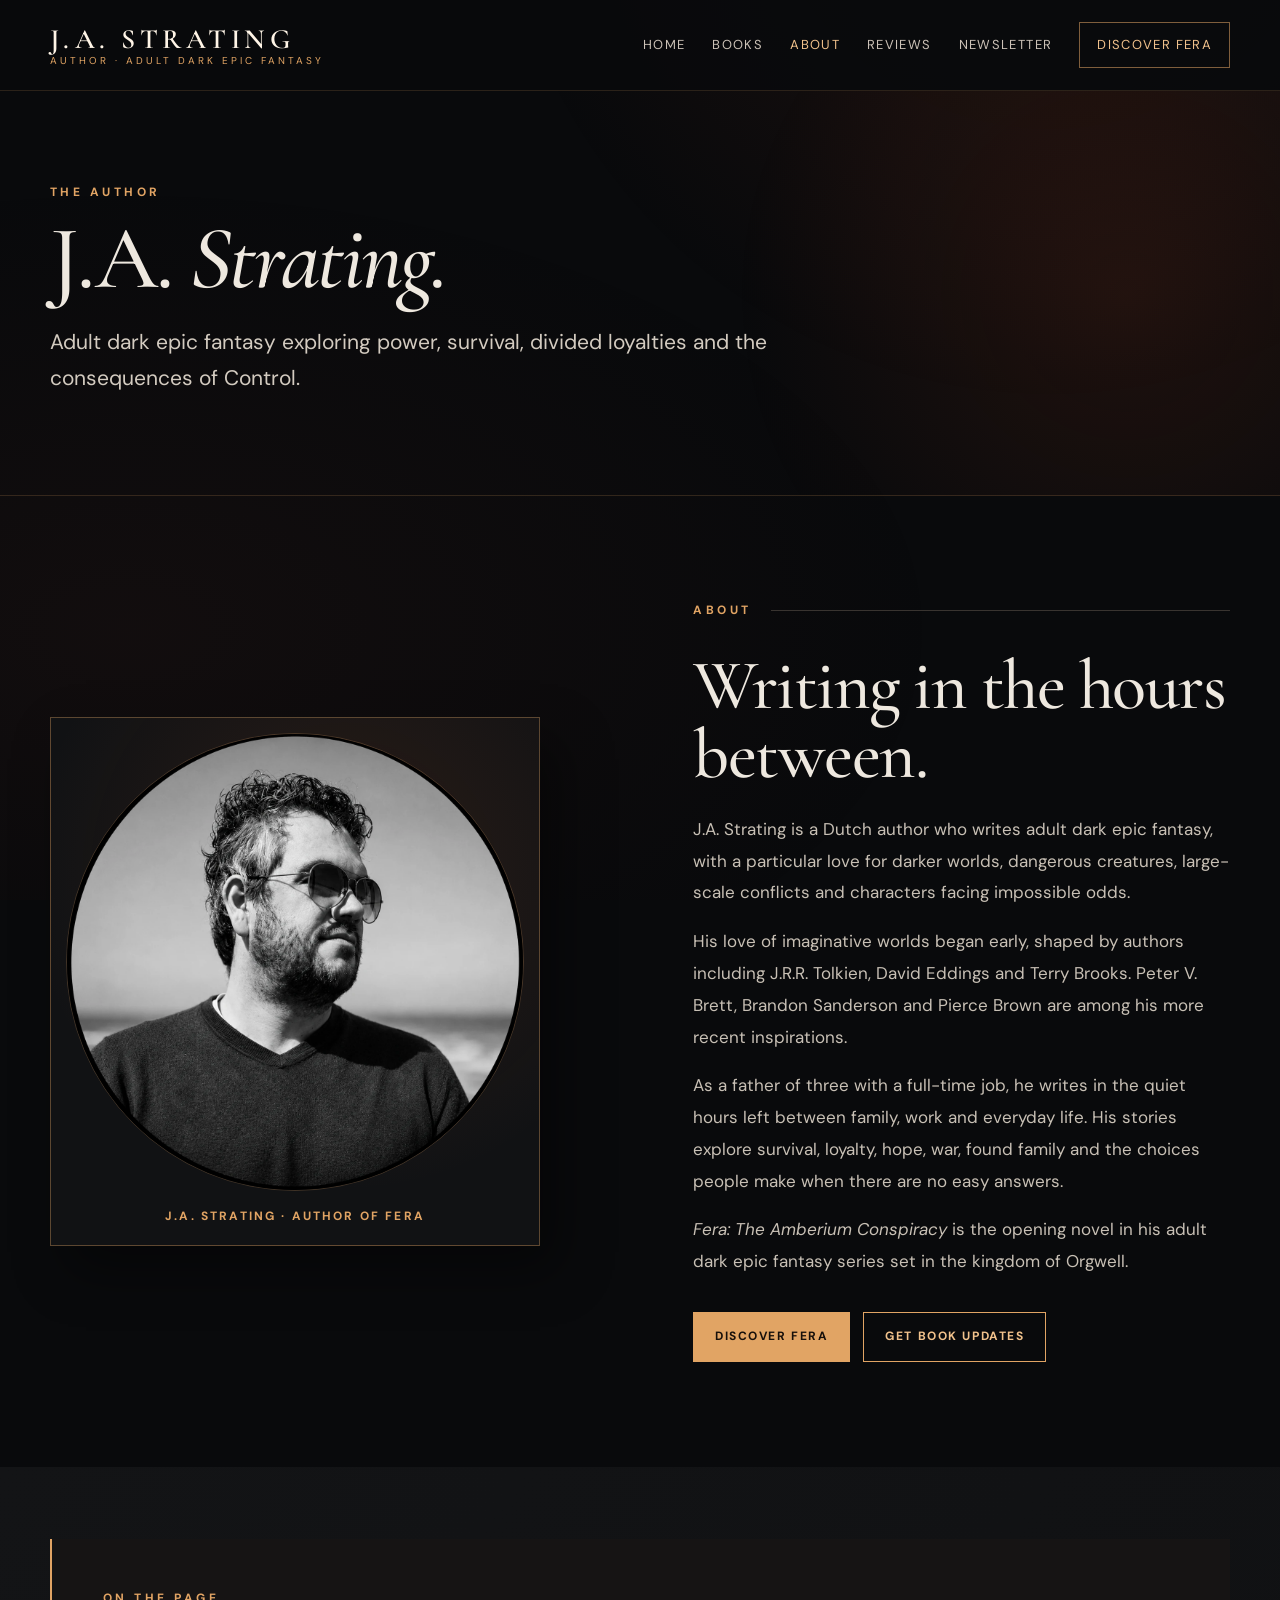
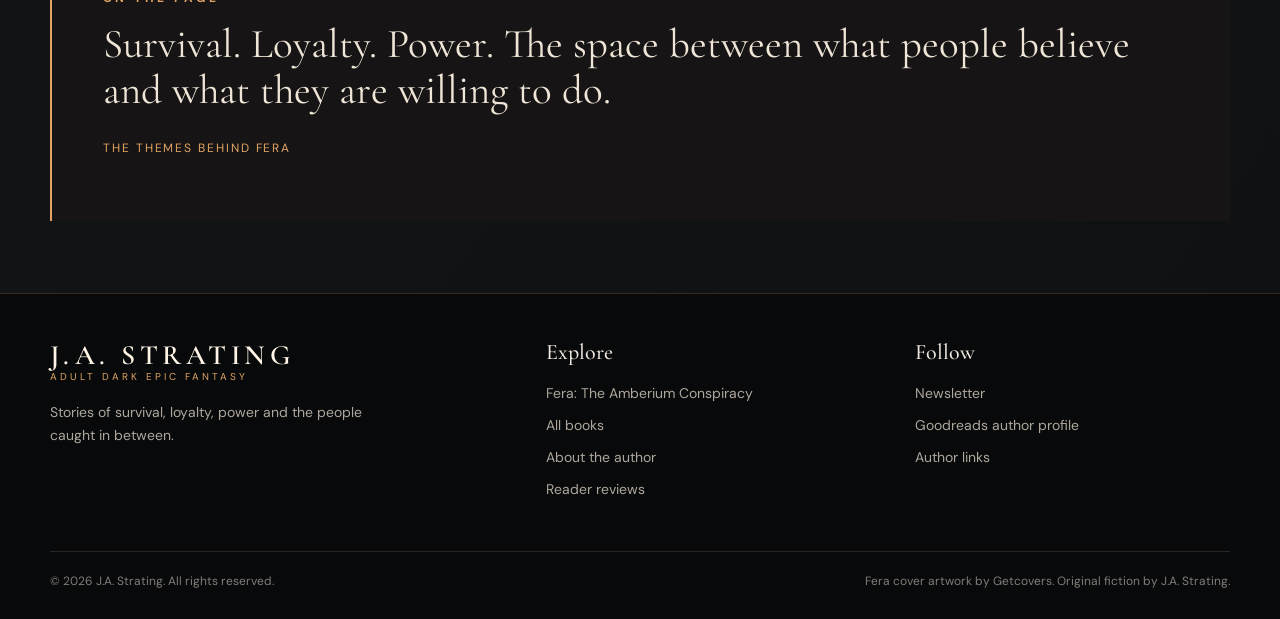
==== commit d4f1f200: "Refine author page introduction" ====
--- a/about.html
+++ b/about.html
@@ -1,6 +1,6 @@
 <!doctype html><html lang="en"><head><meta charset="utf-8"><meta name="viewport" content="width=device-width,initial-scale=1"><title>About J.A. Strating | Adult Dark Epic Fantasy Author</title><meta name="description" content="Meet J.A. Strating, the Dutch author of Fera: The Amberium Conspiracy. Learn about his inspiration, writing life and focus on adult dark epic fantasy."><link rel="icon" type="image/svg+xml" href="favicon.svg"><link rel="stylesheet" href="styles.css"><script src="site.js" defer></script></head><body>
 <header class="site-header"><div class="container header-inner"><a class="brand" href="index.html" aria-label="J.A. Strating home"><span class="brand-name">J.A. STRATING</span><span class="brand-sub">Author · Adult Dark Epic Fantasy</span></a><button class="menu-toggle" type="button" aria-expanded="false" aria-controls="main-nav">Menu</button><nav class="site-nav" id="main-nav" aria-label="Main navigation"><a href="index.html">Home</a><a href="books.html">Books</a><a href="about.html" aria-current="page">About</a><a href="reviews.html">Reviews</a><a href="newsletter.html">Newsletter</a><a class="nav-cta" href="fera.html">Discover Fera</a></nav></div></header>
-<main><section class="page-hero"><div class="container"><p class="eyebrow">The author</p><h1>J.A. <em>Strating.</em></h1><p class="lead">Adult dark epic fantasy, dangerous creatures and characters facing impossible choices.</p></div></section><section class="section"><div class="container split">
+<main><section class="page-hero"><div class="container"><p class="eyebrow">The author</p><h1>J.A. <em>Strating.</em></h1><p class="lead">Adult dark epic fantasy exploring power, survival, divided loyalties and the consequences of Control.</p></div></section><section class="section"><div class="container split">
 <figure class="author-portrait">
   <img src="author-ja-strating.webp" alt="Black-and-white portrait of author J.A. Strating wearing sunglasses" width="1254" height="1254" loading="eager" decoding="async">
   <figcaption>J.A. Strating · Author of Fera</figcaption>
